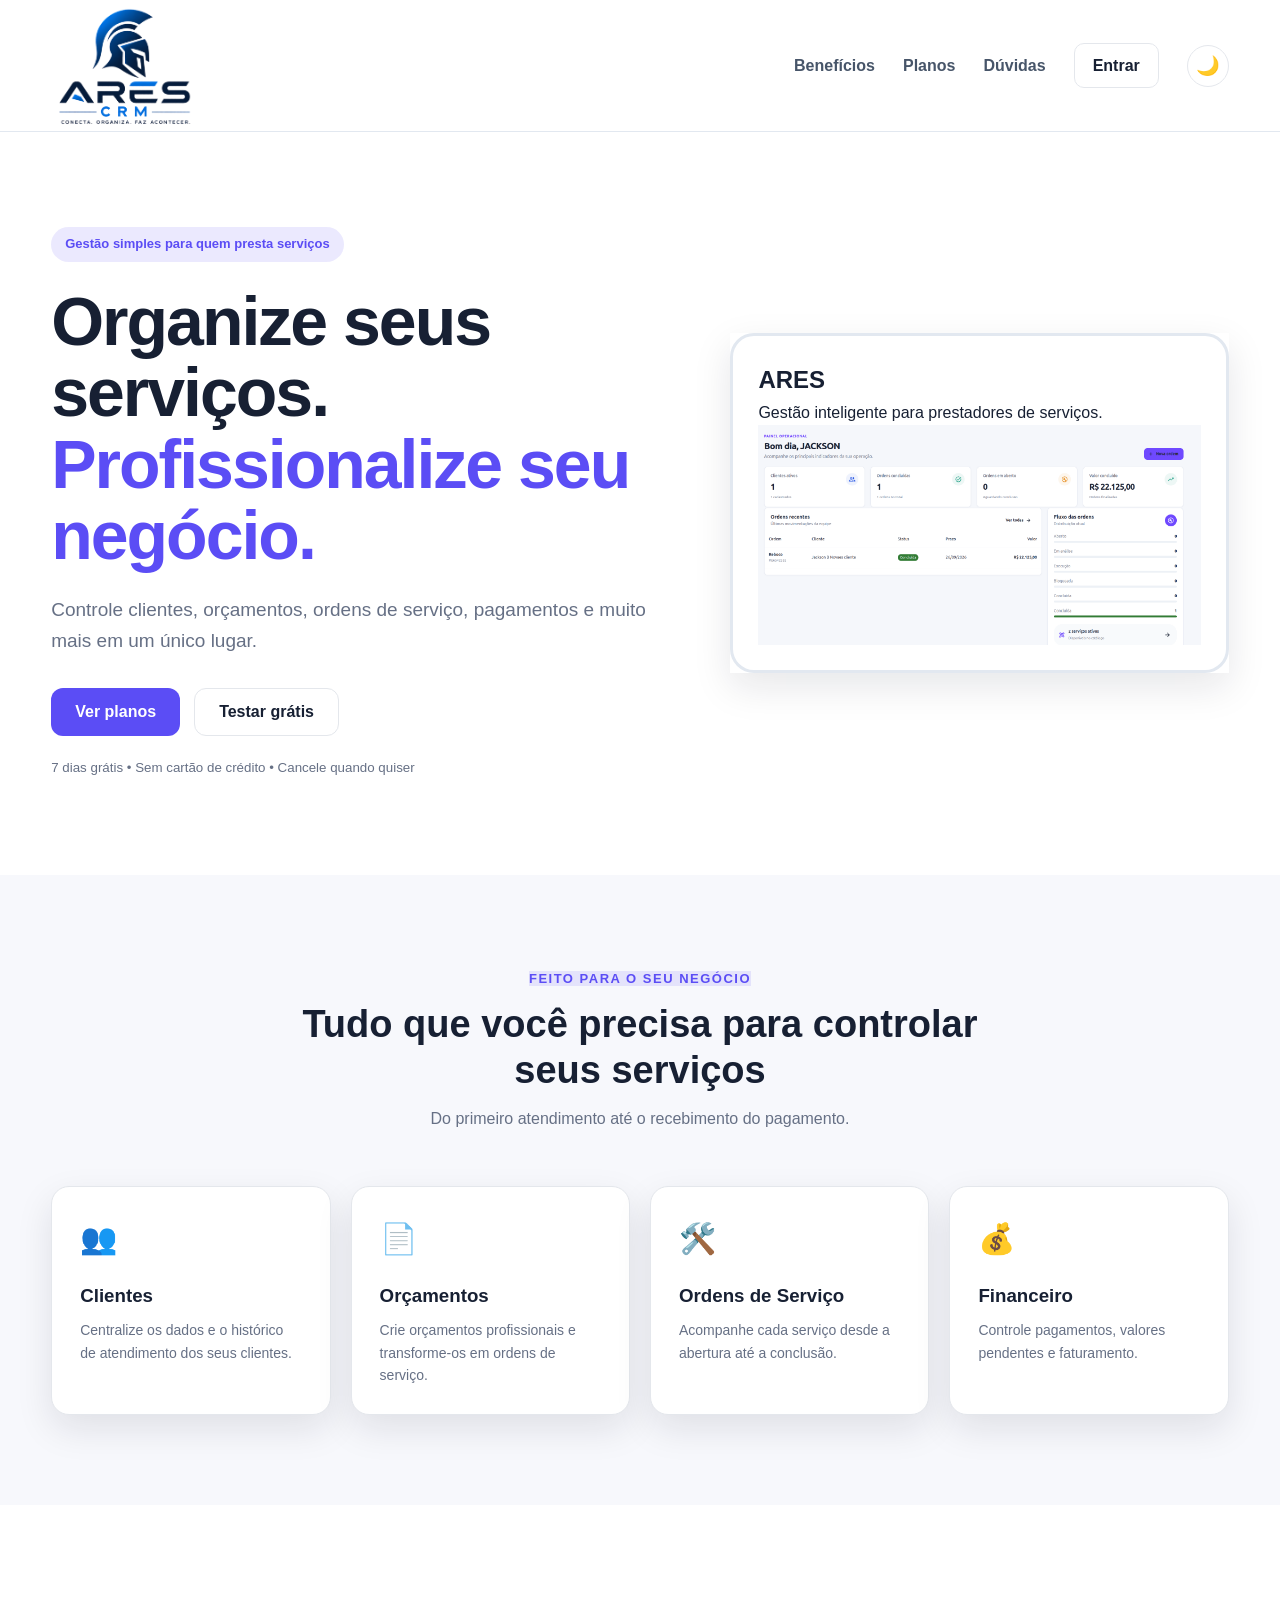
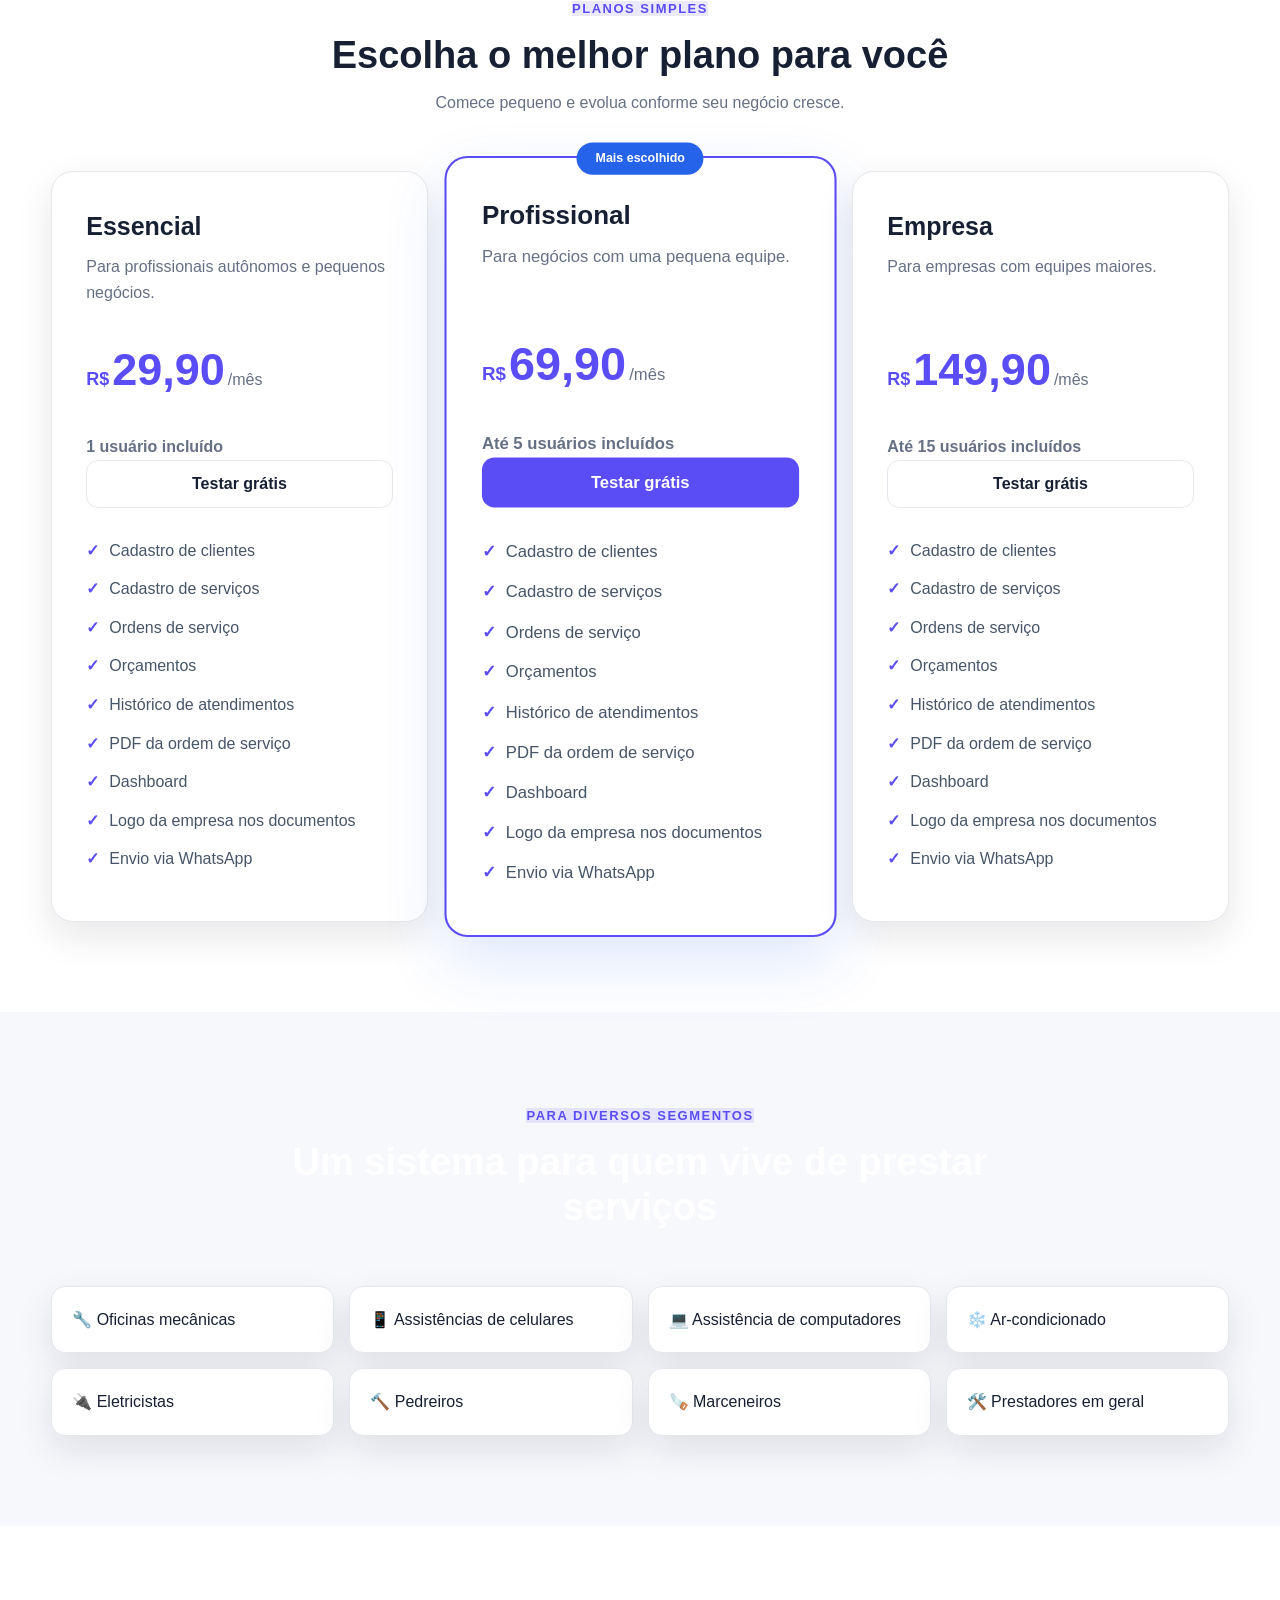
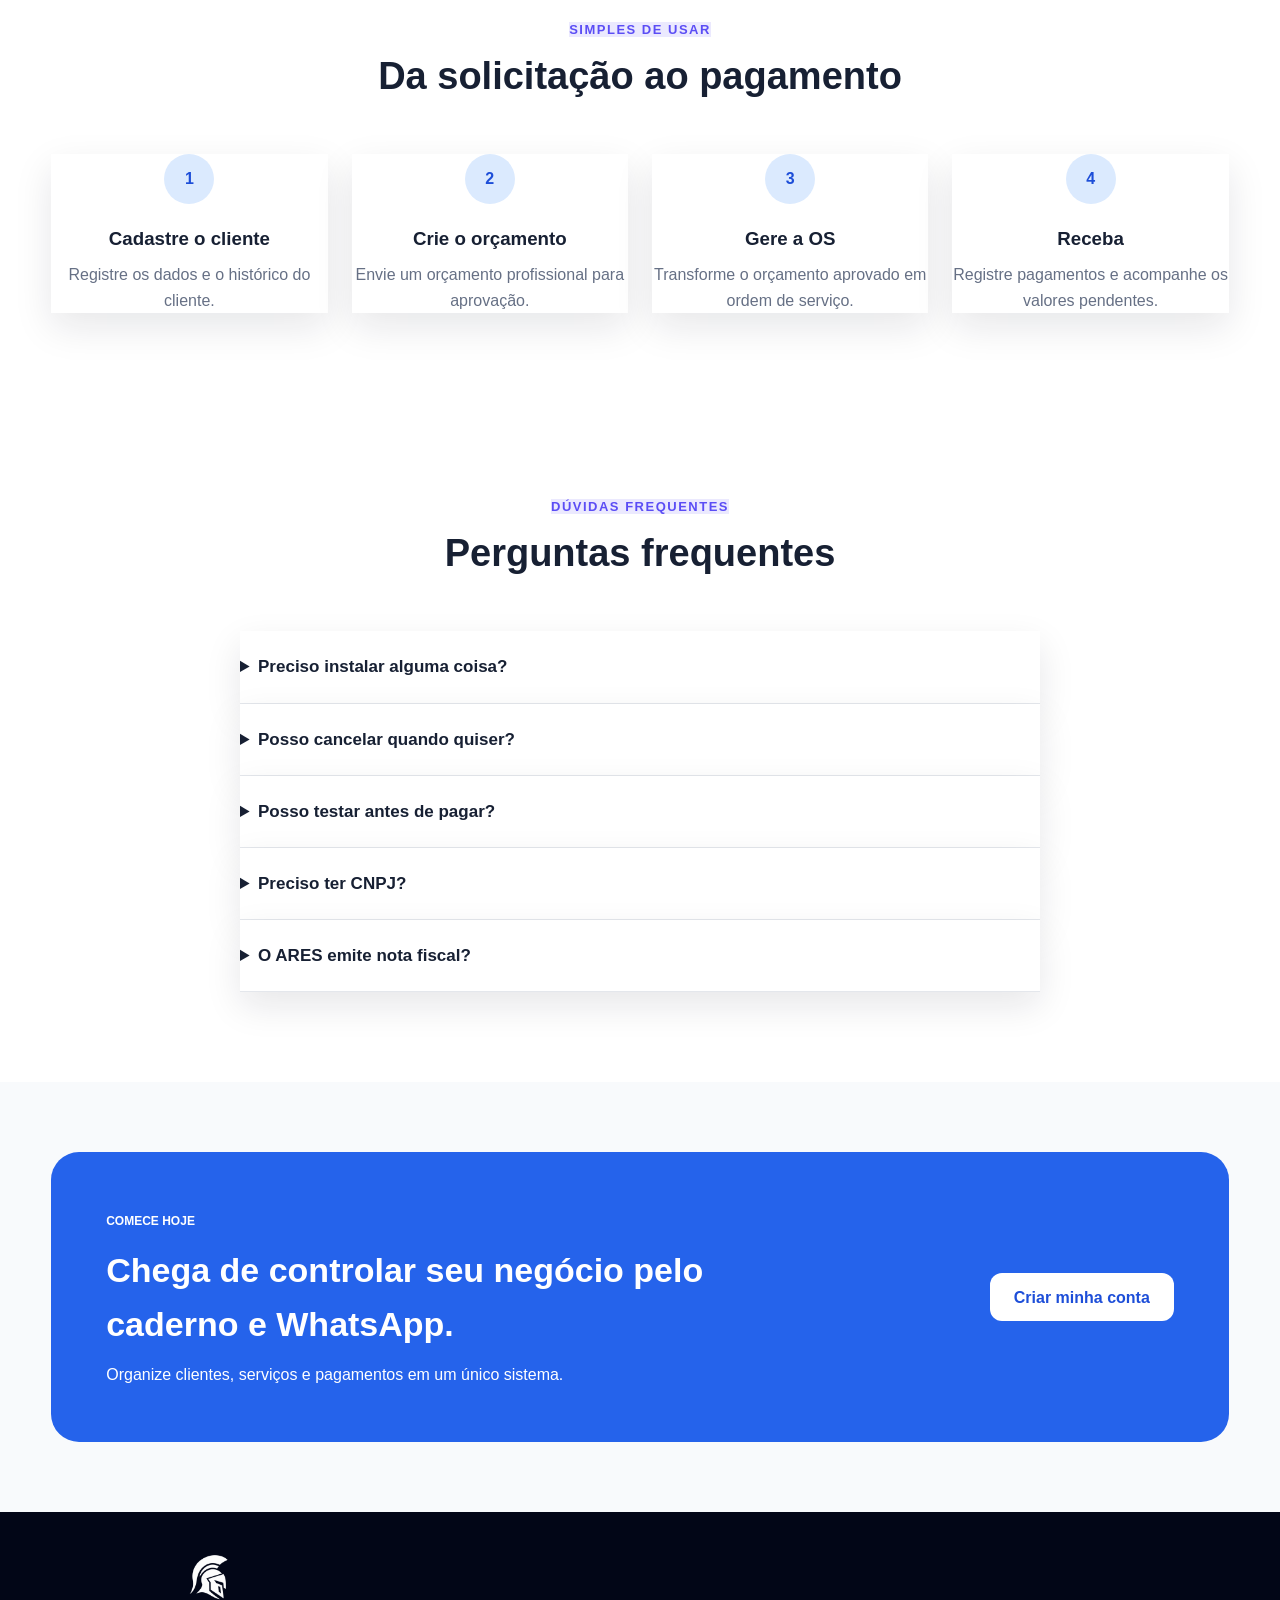
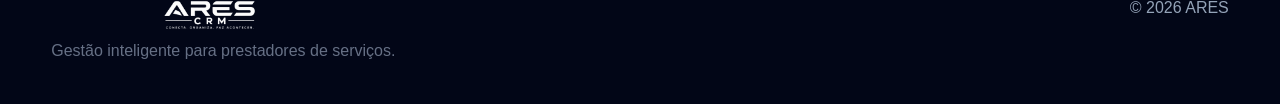
==== index.html @ 159df15c "add  site" ====
<!DOCTYPE html>
<html lang="pt-BR">

<head>
    <meta charset="UTF-8">
    <meta name="viewport" content="width=device-width, initial-scale=1.0">

    <title>Planos | ARES</title>

    <link rel="stylesheet" href="/index.css">
</head>

<body>

    <header class="header">
        <div class="container header-content">
            <div class="brand">
                <img class="brand-logo logo-light" src="/img/aresLogo.png">
                <img class="brand-logo logo-dark" src="/img/aresLogo2.png">
            </div>
        

            <nav class="nav">
                <a href="#beneficios">Benefícios</a>
                <a href="#planos">Planos</a>
                <a href="#faq">Dúvidas</a>
                <a href="https://app.aresapp.tech/" class="btn-login">Entrar</a>
                <button id="themeToggle" class="theme-toggle" type="button" aria-label="Ativar modo escuro" title="Alternar tema">🌙</button>
            </nav>
        </div>
    </header>

    <main>

        <section class="hero">
            <div class="container hero-content">

                <div class="hero-text">
                    <span class="badge">Gestão simples para quem presta serviços</span>

                    <h1>
                        Organize seus serviços.
                        <span>Profissionalize seu negócio.</span>
                    </h1>

                    <p>
                        Controle clientes, orçamentos, ordens de serviço,
                        pagamentos e muito mais em um único lugar.
                    </p>

                    <div class="hero-actions">
                        <a href="#planos" class="btn-primary">
                            Ver planos
                        </a>

                        <a href="https://app.aresapp.tech/cadastro?plan=professional" class="btn-secondary">
                            Testar grátis
                        </a>
                    </div>

                    <small>
                        7 dias grátis • Sem cartão de crédito • Cancele quando quiser
                    </small>
                </div>

                <div class="hero-card">
                    <div class="hero-card-content">
                        <h2>
                            ARES
                        </h2>

                        <p>
                            Gestão inteligente para prestadores de serviços.
                        </p>
                    <img src="/img/hero.png" alt="Imagem ilustrativa do ARES">
                    </div>
                </div>

            </div>
        </section>


        <section class="benefits" id="beneficios">

            <div class="container">

                <div class="section-title">
                    <span>Feito para o seu negócio</span>

                    <h2>
                        Tudo que você precisa para controlar seus serviços
                    </h2>

                    <p>
                        Do primeiro atendimento até o recebimento do pagamento.
                    </p>
                </div>

                <div class="benefits-grid">

                    <div class="benefit-card">
                        <div class="icon">👥</div>

                        <h3>Clientes</h3>

                        <p>
                            Centralize os dados e o histórico de atendimento
                            dos seus clientes.
                        </p>
                    </div>

                    <div class="benefit-card">
                        <div class="icon">📄</div>

                        <h3>Orçamentos</h3>

                        <p>
                            Crie orçamentos profissionais e transforme-os
                            em ordens de serviço.
                        </p>
                    </div>

                    <div class="benefit-card">
                        <div class="icon">🛠️</div>

                        <h3>Ordens de Serviço</h3>

                        <p>
                            Acompanhe cada serviço desde a abertura
                            até a conclusão.
                        </p>
                    </div>

                    <div class="benefit-card">
                        <div class="icon">💰</div>

                        <h3>Financeiro</h3>

                        <p>
                            Controle pagamentos, valores pendentes
                            e faturamento.
                        </p>
                    </div>

                </div>

            </div>

        </section>


        <section class="pricing" id="planos">

            <div class="container">

                <div class="section-title">
                    <span>Planos simples</span>

                    <h2>
                        Escolha o melhor plano para você
                    </h2>

                    <p>
                        Comece pequeno e evolua conforme seu negócio cresce.
                    </p>
                </div>


                <div class="pricing-grid" id="pricingGrid">
                    <!-- Os planos serão inseridos aqui via JavaScript -->
                </div>

            </div>

        </section>


        <section class="audience">

            <div class="container">

                <div class="section-title">

                    <span>Para diversos segmentos</span>

                    <h2>
                        Um sistema para quem vive de prestar serviços
                    </h2>

                </div>


                <div class="audience-grid">

                    <div>🔧 Oficinas mecânicas</div>
                    <div>📱 Assistências de celulares</div>
                    <div>💻 Assistência de computadores</div>
                    <div>❄️ Ar-condicionado</div>
                    <div>🔌 Eletricistas</div>
                    <div>🔨 Pedreiros</div>
                    <div>🪚 Marceneiros</div>
                    <div>🛠️ Prestadores em geral</div>

                </div>

            </div>

        </section>


        <section class="workflow">

            <div class="container">

                <div class="section-title">

                    <span>Simples de usar</span>

                    <h2>
                        Da solicitação ao pagamento
                    </h2>

                </div>


                <div class="steps">

                    <div class="step">

                        <span>1</span>

                        <h3>Cadastre o cliente</h3>

                        <p>
                            Registre os dados e o histórico do cliente.
                        </p>

                    </div>


                    <div class="step">

                        <span>2</span>

                        <h3>Crie o orçamento</h3>

                        <p>
                            Envie um orçamento profissional para aprovação.
                        </p>

                    </div>


                    <div class="step">

                        <span>3</span>

                        <h3>Gere a OS</h3>

                        <p>
                            Transforme o orçamento aprovado em ordem de serviço.
                        </p>

                    </div>


                    <div class="step">

                        <span>4</span>

                        <h3>Receba</h3>

                        <p>
                            Registre pagamentos e acompanhe os valores pendentes.
                        </p>

                    </div>

                </div>

            </div>

        </section>


        <section class="faq" id="faq">

            <div class="container">

                <div class="section-title">

                    <span>Dúvidas frequentes</span>

                    <h2>
                        Perguntas frequentes
                    </h2>

                </div>


                <div class="faq-list">

                    <details>

                        <summary>
                            Preciso instalar alguma coisa?
                        </summary>

                        <p>
                            Não. O ARES funciona online e pode ser acessado
                            pelo computador, tablet ou celular.
                        </p>

                    </details>


                    <details>

                        <summary>
                            Posso cancelar quando quiser?
                        </summary>

                        <p>
                            Sim. Você pode cancelar seu plano sem fidelidade.
                        </p>

                    </details>


                    <details>

                        <summary>
                            Posso testar antes de pagar?
                        </summary>

                        <p>
                            Sim. Você tem 7 dias para testar o sistema gratuitamente.
                        </p>

                    </details>


                    <details>

                        <summary>
                            Preciso ter CNPJ?
                        </summary>

                        <p>
                            Não. Profissionais autônomos também podem utilizar o ARES.
                        </p>

                    </details>


                    <details>

                        <summary>
                            O ARES emite nota fiscal?
                        </summary>

                        <p>
                            Atualmente é possível registrar notas fiscais emitidas.
                            A emissão automática de NFS-e poderá ser adicionada
                            futuramente como recurso adicional.
                        </p>

                    </details>

                </div>

            </div>

        </section>


        <section class="cta">

            <div class="container cta-content">

                <div>

                    <span>Comece hoje</span>

                    <h2>
                        Chega de controlar seu negócio pelo caderno e WhatsApp.
                    </h2>

                    <p>
                        Organize clientes, serviços e pagamentos em um único sistema.
                    </p>

                </div>


                <a href="http://app.aresapp.tech?plan=professional" class="btn-white">
                    Criar minha conta
                </a>

            </div>

        </section>

    </main>


    <footer class="footer">

        <div class="container footer-content">

            <div class="footer-brand">
                <img src="/img/aresLogo2.png" alt="Logo do ARES">
                
                <p>
                    Gestão inteligente para prestadores de serviços.
                </p>

            </div>

            <span>
                © <span id="currentYear"></span> ARES
            </span>

        </div>

    </footer>
    <script>
        const plans = [
            {
                name: 'Essencial',
                slug: 'Solo',
                price: '29,90',
                users: 1,
                description: 'Para profissionais autônomos e pequenos negócios.',
                highlight: false
            },
            {
                name: 'Profissional',
                slug: 'pro',
                price: '69,90',
                users: 5,
                description: 'Para negócios com uma pequena equipe.',
                highlight: true
            },
            {
                name: 'Empresa',
                slug: 'business',
                price: '149,90',
                users: 15,
                description: 'Para empresas com equipes maiores.',
                highlight: false
            }
        ];

        const commonFeatures = [
            'Cadastro de clientes',
            'Cadastro de serviços',
            'Ordens de serviço',
            'Orçamentos',
            'Histórico de atendimentos',
            'PDF da ordem de serviço',
            'Dashboard',
            'Logo da empresa nos documentos',
            'Envio via WhatsApp',

        ];

        const pricingGrid = document.getElementById('pricingGrid');

        pricingGrid.innerHTML = plans.map(plan => {

            const features = commonFeatures
                .map(feature => `
            <li>
                <span class="check">✓</span>
                ${feature}
            </li>
        `)
                .join('');

            return `
        <article class="pricing-card ${plan.highlight ? 'highlight' : ''}">

            ${plan.highlight ? `
                <div class="recommended">
                    Mais escolhido
                </div>
            ` : ''}

            <div class="plan-header">

                <h3>
                    ${plan.name}
                </h3>

                <p>
                    ${plan.description}
                </p>

            </div>

            <div class="price">

                <span class="currency">
                    R$
                </span>

                <strong>
                    ${plan.price}
                </strong>

                <span class="period">
                    /mês
                </span>

            </div>

            <div class="plan-users">
                <strong>
                    ${plan.users === 1
                    ? '1 usuário incluído'
                    : `Até ${plan.users} usuários incluídos`
                }
                </strong>
            </div>

            <a
                href="https://app.aresapp.tech/cadastro?plan=${plan.slug}"
                class="${plan.highlight
                    ? 'btn-primary btn-full'
                    : 'btn-outline btn-full'}"
            >
                Testar grátis
            </a>

            <ul class="features">
                ${features}
            </ul>

        </article>
    `;

        }).join('');
        // Atualiza o ano do rodapé sem depender de EJS.
        const currentYear = document.getElementById('currentYear');
        if (currentYear) {
            currentYear.textContent = new Date().getFullYear();
        }

        // Tema claro/escuro
        const themeToggle = document.getElementById('themeToggle');
        const savedTheme = localStorage.getItem('ares-theme');
        const prefersDark = window.matchMedia && window.matchMedia('(prefers-color-scheme: dark)').matches;

        function applyTheme(theme) {
            const dark = theme === 'dark';
            document.body.classList.toggle('dark-mode', dark);

            if (themeToggle) {
                themeToggle.textContent = dark ? '☀️' : '🌙';
                themeToggle.setAttribute('aria-label', dark ? 'Ativar modo claro' : 'Ativar modo escuro');
                themeToggle.setAttribute('title', dark ? 'Ativar modo claro' : 'Ativar modo escuro');
            }
        }

        applyTheme(savedTheme || (prefersDark ? 'dark' : 'light'));

        if (themeToggle) {
            themeToggle.addEventListener('click', () => {
                const nextTheme = document.body.classList.contains('dark-mode') ? 'light' : 'dark';
                localStorage.setItem('ares-theme', nextTheme);
                applyTheme(nextTheme);
            });
        }
    </script>
</body>

</html>
---- index.css ----
* {
    box-sizing: border-box;
    margin: 0;
    padding: 0;
}

        :root {
            color-scheme: light;
            --ares-bg: #ffffff;
            --ares-surface: #ffffff;
            --ares-surface-soft: #f7f8fc;
            --ares-text: #172033;
            --ares-text-muted: #667085;
            --ares-border: #e4e7ec;
            --ares-header: rgba(255, 255, 255, 0.94);
            --ares-shadow: 0 14px 36px rgba(16, 24, 40, 0.10);
            --ares-primary: #5b4df5;
            --ares-primary-strong: #4938e8;
            --ares-primary-soft: rgba(91, 77, 245, 0.12);
        }

        body.dark-mode {
            color-scheme: dark;
            --ares-bg: #0b1020;
            --ares-surface: #12192b;
            --ares-surface-soft: #0f1627;
            --ares-text: #f4f7fb;
            --ares-text-muted: #aeb8c8;
            --ares-border: #27324a;
            --ares-header: rgba(11, 16, 32, 0.94);
            --ares-shadow: 0 16px 42px rgba(0, 0, 0, 0.34);
            --ares-primary: #8b80ff;
            --ares-primary-strong: #7567ff;
            --ares-primary-soft: rgba(139, 128, 255, 0.16);
        }

        html {
            scroll-behavior: smooth;
        }

        body {
            background: var(--ares-bg);
            color: var(--ares-text);
            transition: background-color .25s ease, color .25s ease;
        }

        .header {
            background: var(--ares-header) !important;
            border-bottom: 1px solid var(--ares-border);
            backdrop-filter: blur(12px);
            -webkit-backdrop-filter: blur(12px);
        }

        .nav a,
        .section-title h2,
        .benefit-card h3,
        .step h3,
        .pricing-card h3,
        .faq summary,
        .hero-text h1,
        .hero-card h2,
        .footer {
            color: var(--ares-text);
        }

        .hero-text p,
        .hero-text small,
        .section-title p,
        .benefit-card p,
        .step p,
        .pricing-card p,
        .faq p,
        .footer p,
        .period,
        .plan-users {
            color: var(--ares-text-muted) !important;
        }

        .hero,
        .pricing,
        .workflow,
        .faq {
            background: var(--ares-bg) !important;
        }

        .benefits,
        .audience {
            background: var(--ares-surface-soft) !important;
        }

        .benefit-card,
        .pricing-card,
        .step,
        .faq details,
        .hero-card,
        .audience-grid > div {
            background: var(--ares-surface) !important;
            border-color: var(--ares-border) !important;
            box-shadow: var(--ares-shadow);
            color: var(--ares-text);
        }

        .pricing-card.highlight {
            border-color: var(--ares-primary) !important;
            box-shadow: 0 18px 46px var(--ares-primary-soft);
        }

        .badge,
        .section-title > span {
            background: var(--ares-primary-soft) !important;
            color: var(--ares-primary) !important;
        }

        .hero-text h1 span,
        .price strong,
        .price .currency,
        .check {
            color: var(--ares-primary) !important;
        }

        .btn-primary {
            background: var(--ares-primary) !important;
            border-color: var(--ares-primary) !important;
            color: #fff !important;
        }

        .btn-primary:hover {
            background: var(--ares-primary-strong) !important;
        }

        .btn-secondary,
        .btn-outline,
        .btn-login {
            background: transparent !important;
            border-color: var(--ares-border) !important;
            color: var(--ares-text) !important;
        }

        .btn-secondary:hover,
        .btn-outline:hover,
        .btn-login:hover {
            border-color: var(--ares-primary) !important;
            color: var(--ares-primary) !important;
        }

        .features li {
            border-color: var(--ares-border) !important;
            color: var(--ares-text);
        }

        .theme-toggle {
            width: 42px;
            height: 42px;
            display: inline-flex;
            align-items: center;
            justify-content: center;
            border: 1px solid var(--ares-border);
            border-radius: 999px;
            background: var(--ares-surface);
            color: var(--ares-text);
            cursor: pointer;
            font-size: 19px;
            line-height: 1;
            transition: transform .2s ease, border-color .2s ease, background-color .2s ease;
        }

        .theme-toggle:hover {
            transform: translateY(-1px);
            border-color: var(--ares-primary);
        }

        .theme-toggle:focus-visible {
            outline: 3px solid var(--ares-primary-soft);
            outline-offset: 2px;
        }


        body.dark-mode .cta {
            background: linear-gradient(135deg, #3323a8, #5d4cf3) !important;
        }

        body.dark-mode .footer {
            background: #070b16 !important;
            border-top: 1px solid var(--ares-border);
        }

        @media (max-width: 768px) {
            .nav {
                gap: 10px;
            }

            .theme-toggle {
                width: 38px;
                height: 38px;
            }
        }
    
        
html {
    scroll-behavior: smooth;
}

.logo-light {
    display: block;
}

.logo-dark {
    display: none;
}

/* Tema escuro */
body.dark-mode .logo-light {
    display: none;
}

body.dark-mode .logo-dark {
    display: block;
}
body {
    font-family: Inter, Arial, sans-serif;
    background: #f8fafc;
    color: #0f172a;
    line-height: 1.6;
}

.container {
    width: min(1180px, 92%);
    margin: 0 auto;
}

/* HEADER */

.header {
    position: sticky;
    top: 0;
    z-index: 100;
    background: rgba(255, 255, 255, 0.96);
    border-bottom: 1px solid #e2e8f0;
    backdrop-filter: blur(12px);
}

.header-content {
    min-height: 72px;
    display: flex;
    align-items: center;
    justify-content: space-between;
}
[data-theme="dark"] .brand-logo img {
    filter: drop-shadow(0 4px 10px rgba(210, 212, 214, 0.5));
}
.brand {
    display: flex;
    align-items: center;
    gap: 10px;

}
.hero-card-content {
    display: block;
    width: 100%;
    padding: 28px;
    box-shadow: inset  0 0 0 3px #e2e8f0;
    border-radius: 24px;
}

.hero-card-content  img{
    display: block;
    width: 100%;
}
.brand-logo {
      width: 10%;
}

body.dark-mode .brand-logo {
    filter:
    brightness(1.65)
        drop-shadow(0 3px 4px rgba(0, 0, 0, 0.6))
        drop-shadow(0 0 6px rgba(37, 99, 235, 0.45))
        drop-shadow(0 0 14px rgba(37, 99, 235, 0.25));
}

body.dark-mode .brand-logo img {
    filter:
        drop-shadow(0 4px 8px rgba(0, 0, 0, 0.7))
        drop-shadow(0 0 10px rgba(37, 99, 235, 0.55))
        drop-shadow(0 0 22px rgba(37, 99, 235, 0.25));
}
.brand-subtitle {
    color: #64748b;
    font-size: 13px;
}

.nav {
    display: flex;
    align-items: center;
    gap: 28px;
}

.nav a {
    color: #475569;
    text-decoration: none;
    font-weight: 600;
}

.nav a:hover {
    color: #1d4ed8;
}

.btn-login {
    border: 1px solid #cbd5e1;
    padding: 9px 18px;
    border-radius: 10px;
}

/* HERO */

.hero {
    padding: 95px 0;
    background:
        radial-gradient(circle at top right, #dbeafe 0, transparent 35%),
        linear-gradient(180deg, #ffffff, #f8fafc);
}

.hero-content {
    display: grid;
    grid-template-columns: 1.1fr 0.9fr;
    align-items: center;
    gap: 70px;
}

.badge {
    display: inline-block;
    background: #dbeafe;
    color: #1d4ed8;
    padding: 7px 14px;
    border-radius: 999px;
    font-weight: 700;
    font-size: 13px;
    margin-bottom: 24px;
}

.hero h1 {
    font-size: clamp(42px, 6vw, 68px);
    line-height: 1.05;
    margin-bottom: 24px;
    letter-spacing: -2px;
}

.hero h1 span {
    color: #2563eb;
}

.hero-text > p {
    font-size: 19px;
    color: #64748b;
    max-width: 640px;
    margin-bottom: 32px;
}

.hero-actions {
    display: flex;
    gap: 14px;
    margin-bottom: 18px;
}

.hero small {
    color: #64748b;
}

/* BUTTONS */

.btn-primary,
.btn-secondary,
.btn-outline,
.btn-white {
    display: inline-flex;
    justify-content: center;
    align-items: center;
    min-height: 48px;
    padding: 0 24px;
    border-radius: 12px;
    font-weight: 700;
    text-decoration: none;
    transition: 0.2s ease;
}

.btn-primary {
    background: #2563eb;
    color: white;
}

.btn-primary:hover {
    background: #1d4ed8;
    transform: translateY(-1px);
}

.btn-secondary,
.btn-outline {
    background: white;
    color: #1d4ed8;
    border: 1px solid #bfdbfe;
}

.btn-secondary:hover,
.btn-outline:hover {
    border-color: #2563eb;
}

.btn-full {
    width: 100%;
}

/* DASHBOARD PREVIEW */

.hero-card {
    position: relative;
}

.dashboard-preview {
    background: white;
    padding: 28px;
    border-radius: 24px;
    border: 1px solid #e2e8f0;
    box-shadow: 0 30px 80px rgba(15, 23, 42, 0.12);
}

.preview-header {
    display: flex;
    justify-content: space-between;
    align-items: center;
    margin-bottom: 25px;
}

.preview-header small {
    color: #94a3b8;
}

.preview-header h3 {
    font-size: 20px;
}

.status-online {
    background: #dcfce7;
    color: #15803d;
    border-radius: 999px;
    padding: 6px 11px;
    font-size: 12px;
    font-weight: 700;
}

.preview-grid {
    display: grid;
    grid-template-columns: repeat(2, 1fr);
    gap: 14px;
}



.metric {
    padding: 20px;
    background: #f8fafc;
    border-radius: 16px;
}

.metric span {
    display: block;
    color: #64748b;
    font-size: 13px;
    margin-bottom: 8px;
}

.metric strong {
    font-size: 22px;
}

/* GENERAL SECTIONS */

section {
    padding: 90px 0;
}

.section-title {
    text-align: center;
    max-width: 700px;
    margin: 0 auto 55px;
}

.section-title > span {
    color: #2563eb;
    text-transform: uppercase;
    font-size: 13px;
    font-weight: 800;
    letter-spacing: 1.5px;
}

.section-title h2 {
    font-size: 38px;
    line-height: 1.2;
    margin: 12px 0;
}

.section-title p {
    color: #64748b;
}

/* BENEFITS */

.benefits {
    background: white;
}

.benefits-grid {
    display: grid;
    grid-template-columns: repeat(4, 1fr);
    gap: 20px;
}

.benefit-card {
    border: 1px solid #e2e8f0;
    border-radius: 18px;
    padding: 28px;
    transition: 0.2s;
}

.benefit-card:hover {
    transform: translateY(-5px);
    box-shadow: 0 16px 40px rgba(15, 23, 42, 0.08);
}

.icon {
    font-size: 30px;
    margin-bottom: 18px;
}

.benefit-card h3 {
    margin-bottom: 8px;
}

.benefit-card p {
    color: #64748b;
    font-size: 14px;
}

/* PRICING */

.pricing-grid {
    display: grid;
    grid-template-columns: repeat(3, 1fr);
    gap: 24px;
    align-items: stretch;
}

.pricing-card {
    position: relative;
    background: white;
    border: 1px solid #e2e8f0;
    border-radius: 22px;
    padding: 34px;
}

.pricing-card.highlight {
    border: 2px solid #2563eb;
    transform: scale(1.04);
    box-shadow: 0 25px 60px rgba(37, 99, 235, 0.15);
}

.recommended {
    position: absolute;
    top: -15px;
    left: 50%;
    transform: translateX(-50%);
    background: #2563eb;
    color: white;
    padding: 6px 18px;
    border-radius: 999px;
    font-size: 12px;
    font-weight: 800;
    white-space: nowrap;
}
.footer-brand {
    width: 50%;
    display: flow-root
}


.footer-brand img {
    width: 20%;
    margin-left: 17%;
}
.brand-logo {
    width: 20%;
  
}

.brand-logo img {
    margin-right: 10px;
}
.plan-header h3 {
    font-size: 25px;
    margin-bottom: 8px;
}

.plan-header p {
    color: #64748b;
    min-height: 52px;
}

.price {
    display: flex;
    align-items: baseline;
    margin: 28px 0;
}

.currency {
    font-size: 18px;
    font-weight: 700;
}

.price strong {
    font-size: 45px;
    margin: 0 3px;
}

.period {
    color: #64748b;
}

.features {
    list-style: none;
    margin-top: 30px;
}

.features li {
    margin-bottom: 13px;
    display: flex;
    gap: 10px;
    color: #475569;
}

.check {
    color: #16a34a;
    font-weight: 900;
}

/* AUDIENCE */

.audience {
    background: #0f172a;
    color: white;
}

.audience .section-title h2 {
    color: white;
}

.audience-grid {
    display: grid;
    grid-template-columns: repeat(4, 1fr);
    gap: 15px;
}

.audience-grid div {
    padding: 20px;
    background: #1e293b;
    border: 1px solid #334155;
    border-radius: 14px;
}

/* WORKFLOW */

.steps {
    display: grid;
    grid-template-columns: repeat(4, 1fr);
    gap: 24px;
}

.step {
    text-align: center;
}

.step > span {
    width: 50px;
    height: 50px;
    margin: 0 auto 20px;
    display: grid;
    place-items: center;
    border-radius: 50%;
    background: #dbeafe;
    color: #1d4ed8;
    font-weight: 900;
}

.step p {
    color: #64748b;
    margin-top: 8px;
}

/* FAQ */

.faq {
    background: white;
}

.faq-list {
    max-width: 800px;
    margin: 0 auto;
}

details {
    border-bottom: 1px solid #e2e8f0;
    padding: 22px 0;
}

summary {
    cursor: pointer;
    font-size: 17px;
    font-weight: 700;
}

details p {
    margin-top: 13px;
    color: #64748b;
}

/* CTA */

.cta {
    padding: 70px 0;
}

.cta-content {
    background: #2563eb;
    color: white;
    padding: 55px;
    border-radius: 28px;
    display: flex;
    justify-content: space-between;
    align-items: center;
    gap: 30px;
}

.cta-content span {
    text-transform: uppercase;
    font-size: 12px;
    font-weight: 800;
}

.cta-content h2 {
    font-size: 34px;
    margin: 10px 0;
    max-width: 700px;
}

.btn-white {
    background: white;
    color: #1d4ed8;
    white-space: nowrap;
}

/* FOOTER */

.footer {
    padding: 40px 0;
    background: #020617;
    color: #94a3b8;
}

.footer-content {
    display: flex;
    justify-content: space-between;
    align-items: center;
}

.footer strong {
    color: white;
    font-size: 22px;
}

/* RESPONSIVE */

@media (max-width: 900px) {

    .nav {
        display: none;
    }

    .hero-content,
    .pricing-grid {
        grid-template-columns: 1fr;
    }

    .pricing-card.highlight {
        transform: none;
    }

    .benefits-grid,
    .audience-grid,
    .steps {
        grid-template-columns: repeat(2, 1fr);
    }

    .hero {
        padding-top: 65px;
    }

    .cta-content {
        flex-direction: column;
        align-items: flex-start;
    }
}

@media (max-width: 600px) {

    section {
        padding: 65px 0;
    }

    .hero h1 {
        font-size: 42px;
    }

    .hero-actions {
        flex-direction: column;
    }

    .benefits-grid,
    .audience-grid,
    .steps,
    .preview-grid {
        grid-template-columns: 1fr;
    }

    .section-title h2 {
        font-size: 30px;
    }

    .pricing-card {
        padding: 28px 22px;
    }

    .cta-content {
        padding: 35px 25px;
    }

    .cta-content h2 {
        font-size: 27px;
    }

    .footer-content {
        flex-direction: column;
        align-items: flex-start;
        gap: 18px;
    }
}
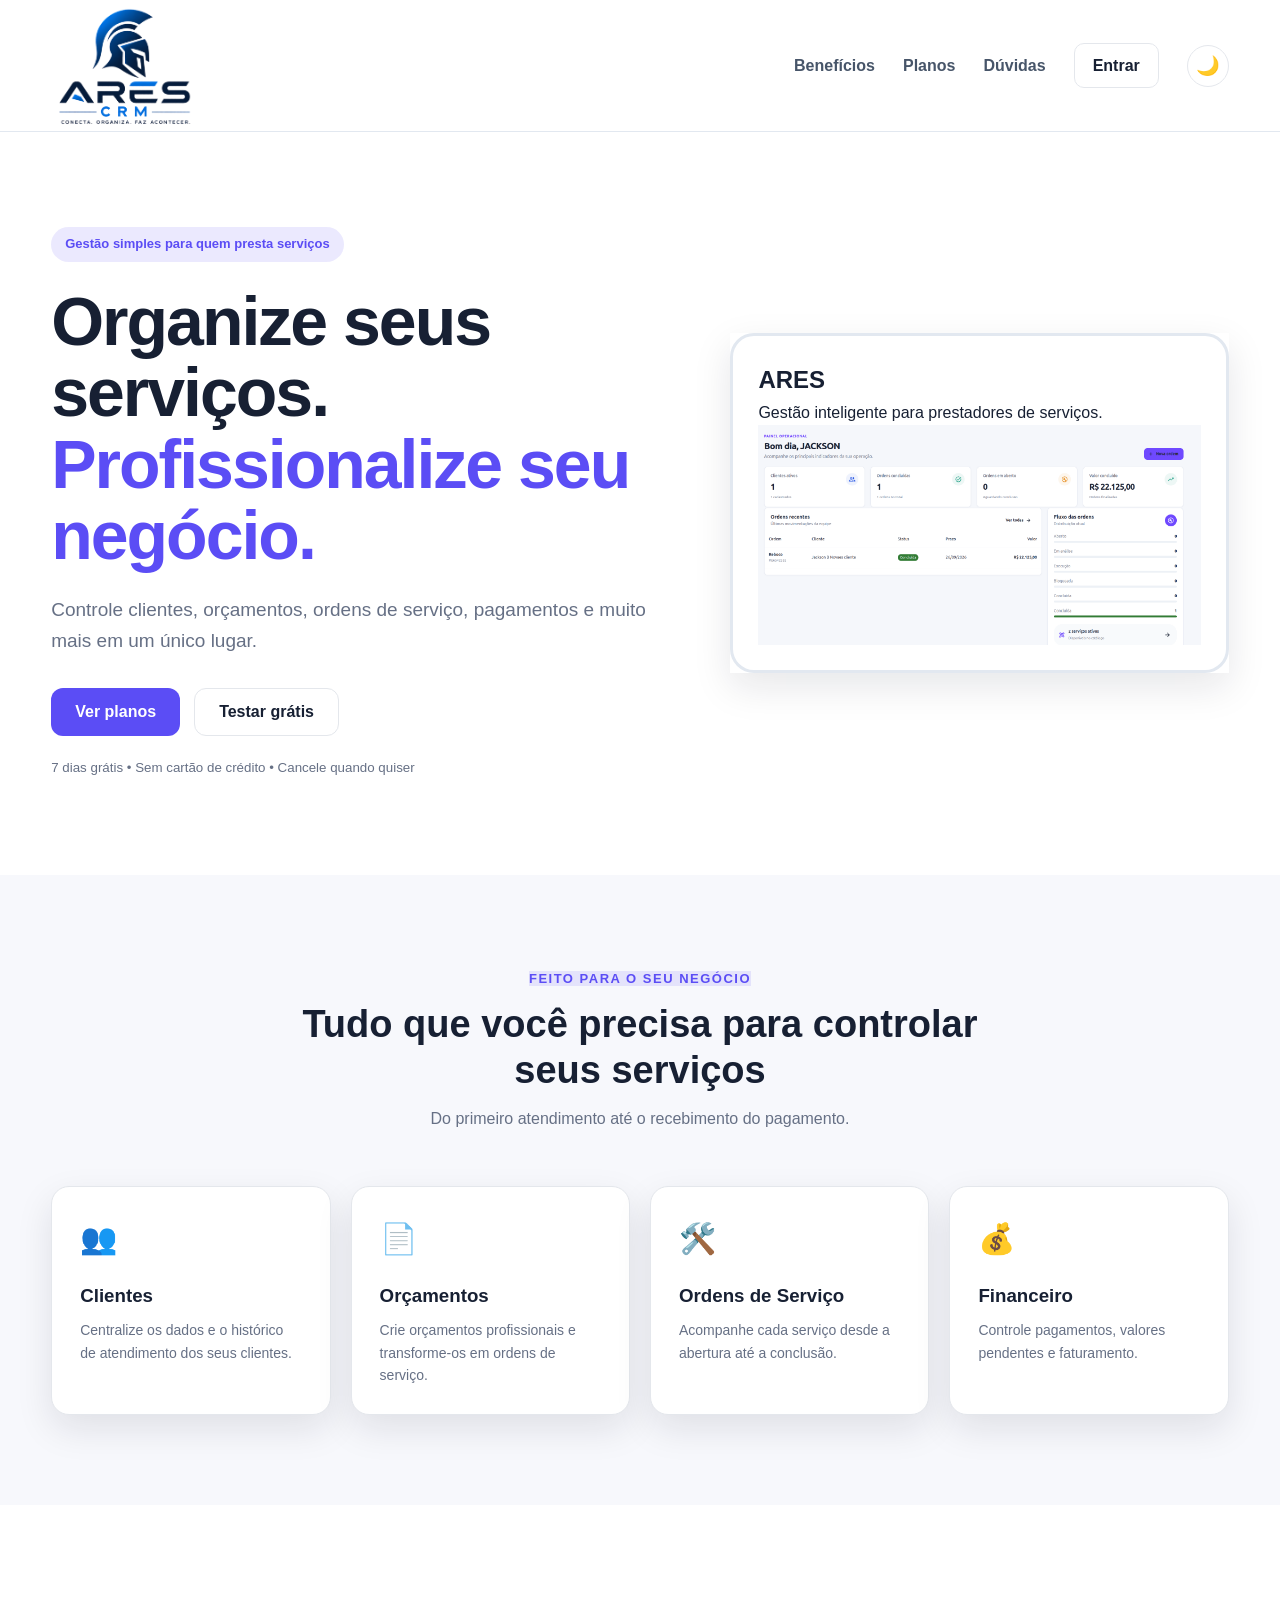
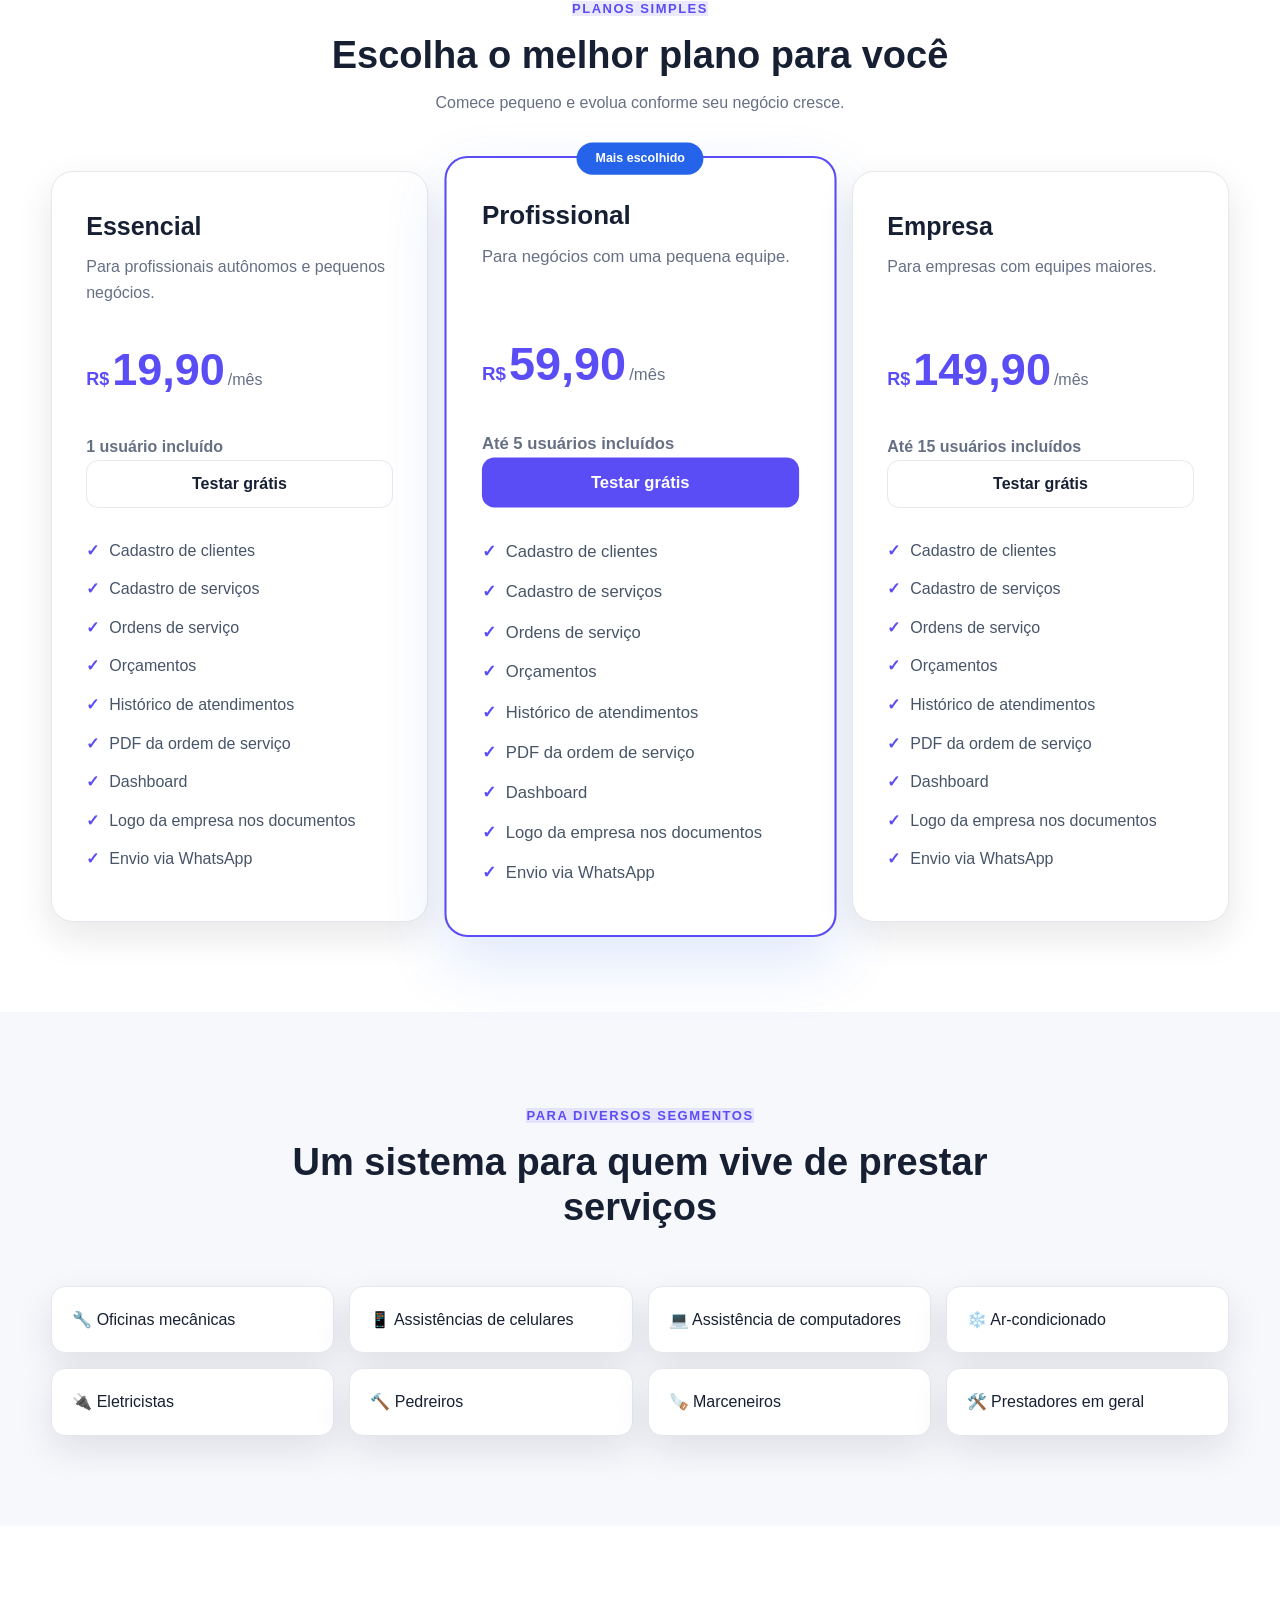
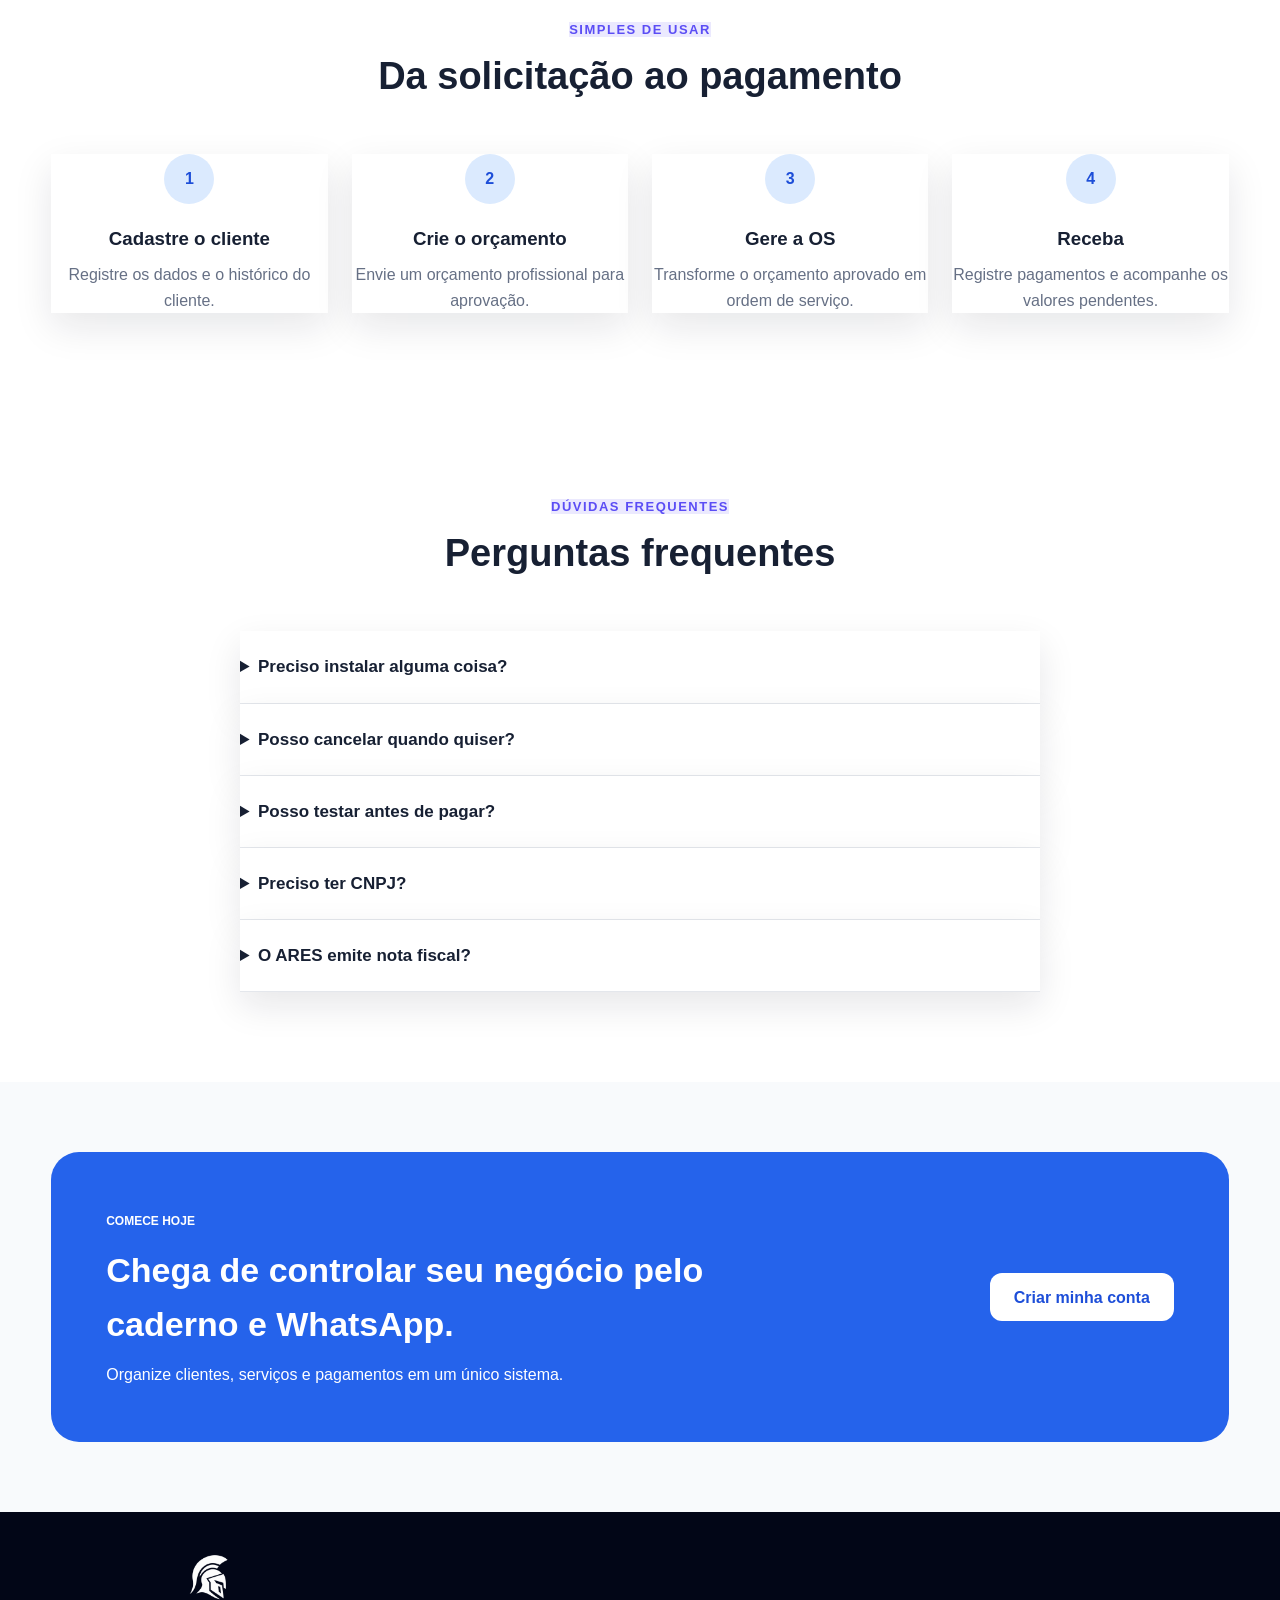
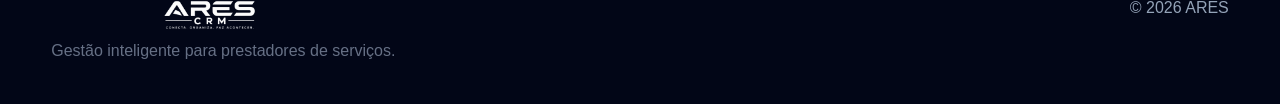
==== commit c57e9aad: "index seo otimization" ====
--- a/index.html
+++ b/index.html
@@ -4,6 +4,16 @@
 <head>
     <meta charset="UTF-8">
     <meta name="viewport" content="width=device-width, initial-scale=1.0">
+    <meta name="robots" content="index, follow">
+
+    <link rel="canonical" href="https://aresapp.tech/">
+
+    <meta property="og:type" content="website">
+    <meta property="og:locale" content="pt_BR">
+    <meta property="og:title" content="ARES | Gestão para Prestadores de Serviços">
+    <meta property="og:description" content="Organize clientes, orçamentos, serviços e pagamentos em um único lugar.">
+    <meta property="og:url" content="https://aresapp.tech/">
+    <meta property="og:image" content="https://aresapp.tech/img/hero.png">
 
     <title>Planos | ARES</title>
 
@@ -18,14 +28,15 @@
                 <img class="brand-logo logo-light" src="/img/aresLogo.png">
                 <img class="brand-logo logo-dark" src="/img/aresLogo2.png">
             </div>
-        
+
 
             <nav class="nav">
                 <a href="#beneficios">Benefícios</a>
                 <a href="#planos">Planos</a>
                 <a href="#faq">Dúvidas</a>
                 <a href="https://app.aresapp.tech/" class="btn-login">Entrar</a>
-                <button id="themeToggle" class="theme-toggle" type="button" aria-label="Ativar modo escuro" title="Alternar tema">🌙</button>
+                <button id="themeToggle" class="theme-toggle" type="button" aria-label="Ativar modo escuro"
+                    title="Alternar tema">🌙</button>
             </nav>
         </div>
     </header>
@@ -72,7 +83,7 @@
                         <p>
                             Gestão inteligente para prestadores de serviços.
                         </p>
-                    <img src="/img/hero.png" alt="Imagem ilustrativa do ARES">
+                        <img src="/img/hero.png" alt="Imagem ilustrativa do ARES">
                     </div>
                 </div>
 
@@ -393,7 +404,7 @@
                 </div>
 
 
-                <a href="http://app.aresapp.tech?plan=professional" class="btn-white">
+                <a href="https://app.aresapp.tech/cadastro" class="btn-white">
                     Criar minha conta
                 </a>
 
@@ -410,7 +421,7 @@
 
             <div class="footer-brand">
                 <img src="/img/aresLogo2.png" alt="Logo do ARES">
-                
+
                 <p>
                     Gestão inteligente para prestadores de serviços.
                 </p>
@@ -429,7 +440,7 @@
             {
                 name: 'Essencial',
                 slug: 'Solo',
-                price: '29,90',
+                price: '19,90',
                 users: 1,
                 description: 'Para profissionais autônomos e pequenos negócios.',
                 highlight: false
@@ -437,7 +448,7 @@
             {
                 name: 'Profissional',
                 slug: 'pro',
-                price: '69,90',
+                price: '59,90',
                 users: 5,
                 description: 'Para negócios com uma pequena equipe.',
                 highlight: true
@@ -471,74 +482,74 @@
 
             const features = commonFeatures
                 .map(feature => `
-            <li>
-                <span class="check">✓</span>
-                ${feature}
-            </li>
-        `)
+                <li>
+                    <span class="check">✓</span>
+                    ${feature}
+                </li>
+            `)
                 .join('');
 
             return `
-        <article class="pricing-card ${plan.highlight ? 'highlight' : ''}">
-
-            ${plan.highlight ? `
-                <div class="recommended">
-                    Mais escolhido
-                </div>
-            ` : ''}
-
-            <div class="plan-header">
-
-                <h3>
-                    ${plan.name}
-                </h3>
-
-                <p>
-                    ${plan.description}
-                </p>
-
-            </div>
-
-            <div class="price">
-
-                <span class="currency">
-                    R$
-                </span>
-
-                <strong>
-                    ${plan.price}
-                </strong>
-
-                <span class="period">
-                    /mês
-                </span>
-
-            </div>
-
-            <div class="plan-users">
-                <strong>
-                    ${plan.users === 1
+            <article class="pricing-card ${plan.highlight ? 'highlight' : ''}">
+
+                ${plan.highlight ? `
+                    <div class="recommended">
+                        Mais escolhido
+                    </div>
+                ` : ''}
+
+                <div class="plan-header">
+
+                    <h3>
+                        ${plan.name}
+                    </h3>
+
+                    <p>
+                        ${plan.description}
+                    </p>
+
+                </div>
+
+                <div class="price">
+
+                    <span class="currency">
+                        R$
+                    </span>
+
+                    <strong>
+                        ${plan.price}
+                    </strong>
+
+                    <span class="period">
+                        /mês
+                    </span>
+
+                </div>
+
+                <div class="plan-users">
+                    <strong>
+                        ${plan.users === 1
                     ? '1 usuário incluído'
                     : `Até ${plan.users} usuários incluídos`
                 }
-                </strong>
-            </div>
-
-            <a
-                href="https://app.aresapp.tech/cadastro?plan=${plan.slug}"
-                class="${plan.highlight
+                    </strong>
+                </div>
+
+                <a
+                    href="https://app.aresapp.tech/cadastro?plan=${plan.slug}"
+                    class="${plan.highlight
                     ? 'btn-primary btn-full'
                     : 'btn-outline btn-full'}"
-            >
-                Testar grátis
-            </a>
-
-            <ul class="features">
-                ${features}
-            </ul>
-
-        </article>
-    `;
+                >
+                    Testar grátis
+                </a>
+
+                <ul class="features">
+                    ${features}
+                </ul>
+
+            </article>
+        `;
 
         }).join('');
         // Atualiza o ano do rodapé sem depender de EJS.
--- a/index.css
+++ b/index.css
@@ -648,9 +648,6 @@
     color: white;
 }
 
-.audience .section-title h2 {
-    color: white;
-}
 
 .audience-grid {
     display: grid;
